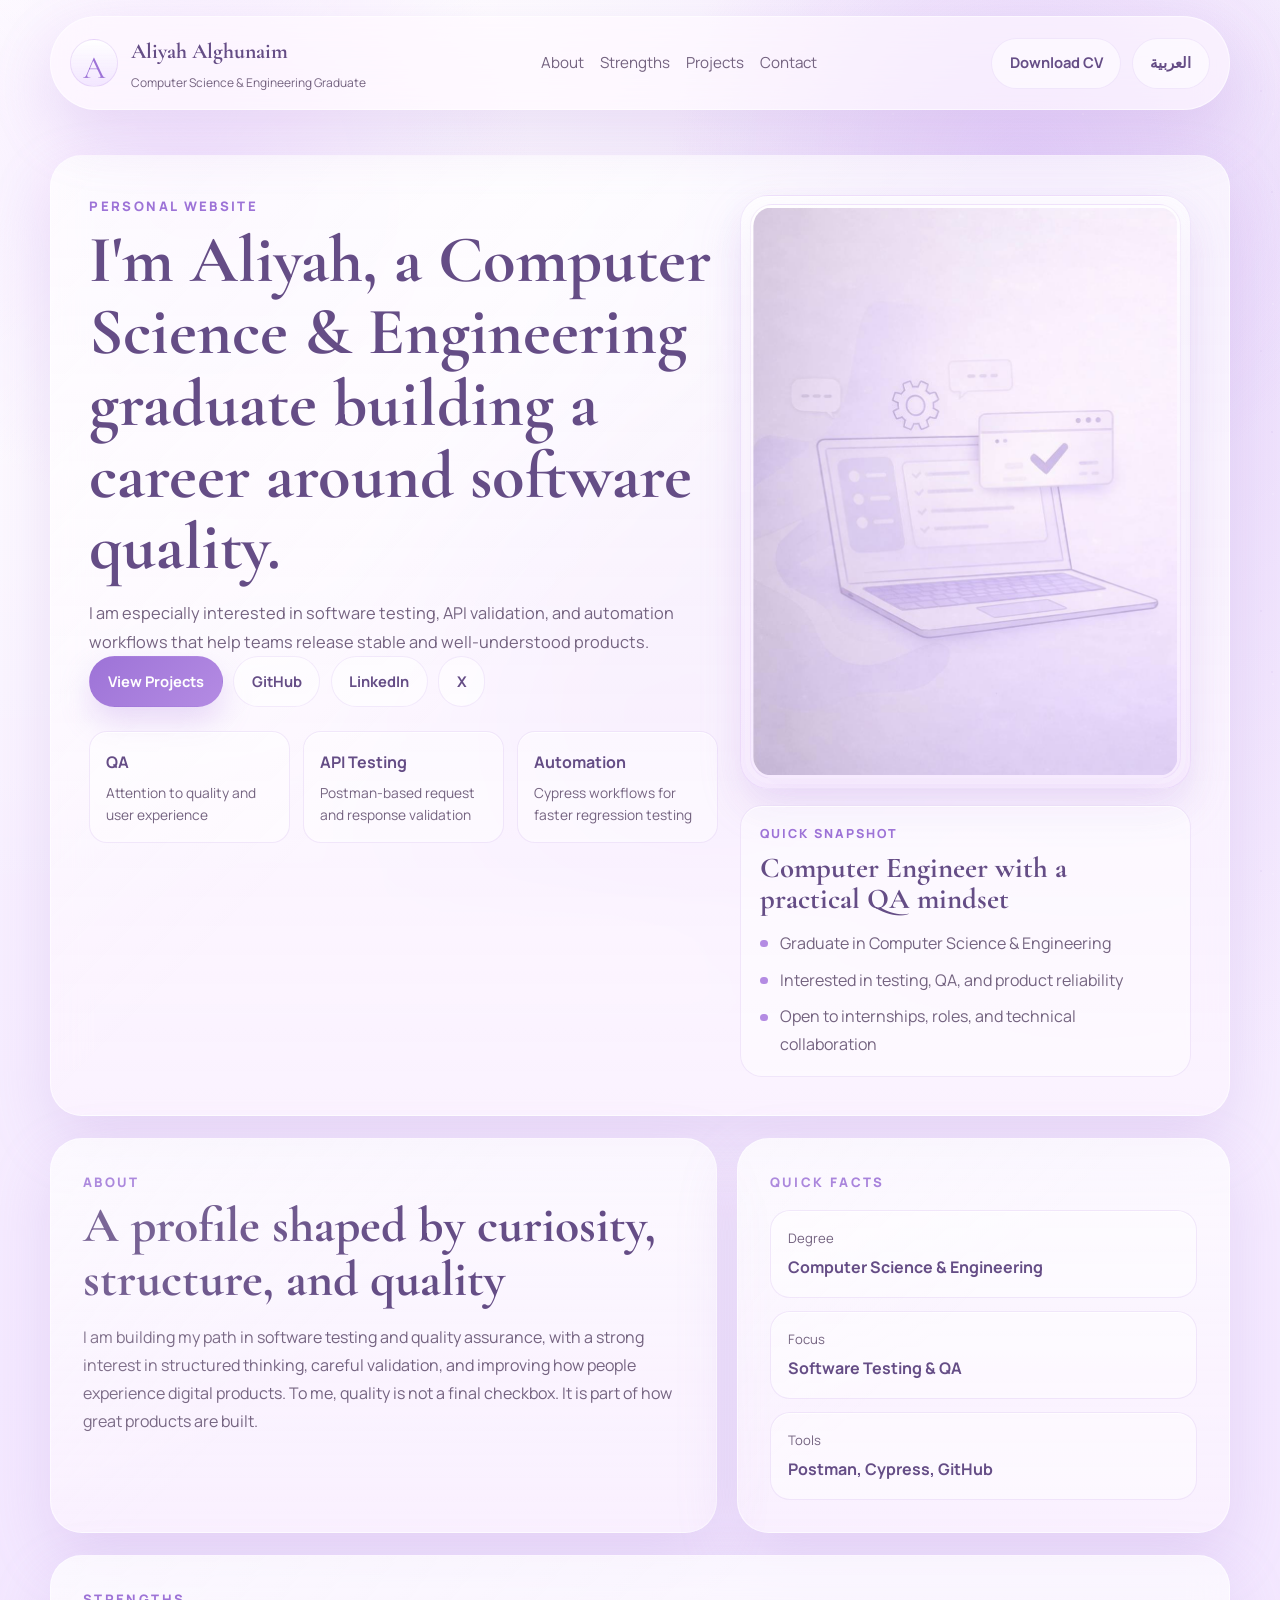
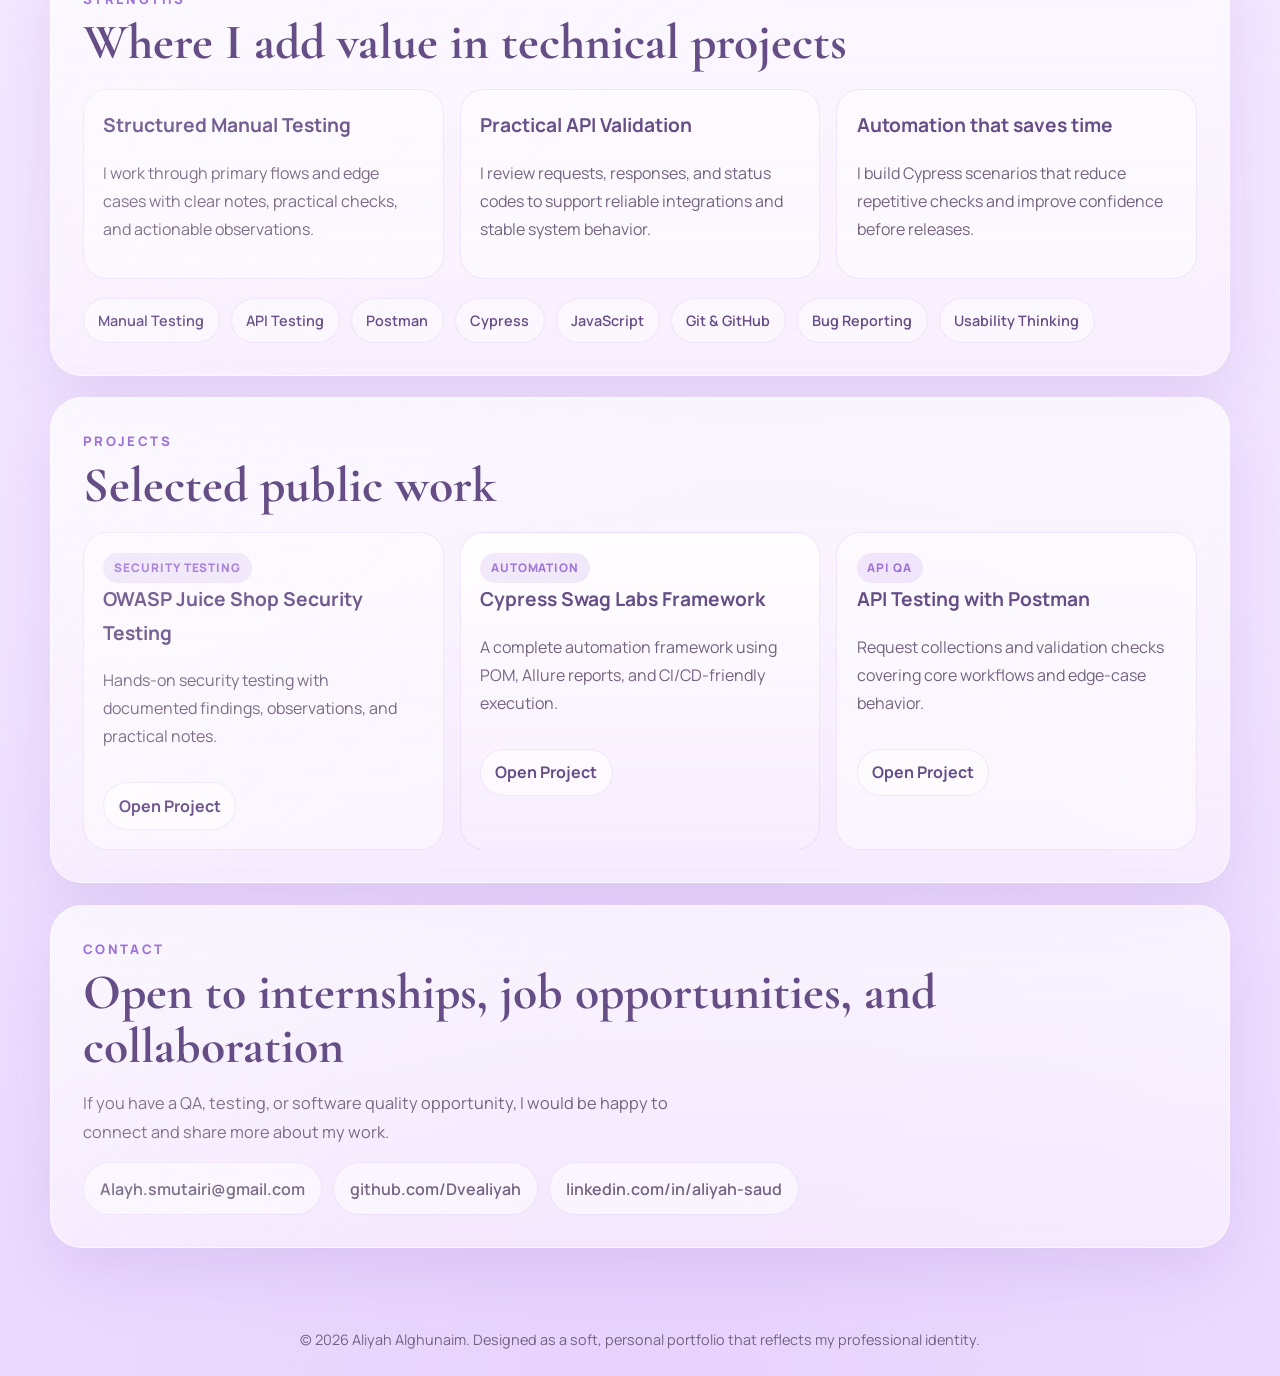
==== en.html @ 01784c76 "Add files via upload" ====
<!DOCTYPE html>
<html lang="en" dir="ltr">
<head>
  <meta charset="UTF-8">
  <meta name="viewport" content="width=device-width, initial-scale=1.0">
  <title>Aliyah Alghunaim | Personal Website</title>
  <meta
    name="description"
    content="Aliyah Alghunaim personal website, highlighting her profile, technical strengths, and software testing projects."
  >
  <link rel="preconnect" href="https://fonts.googleapis.com">
  <link rel="preconnect" href="https://fonts.gstatic.com" crossorigin>
  <link
    href="https://fonts.googleapis.com/css2?family=Cairo:wght@400;600;700;800&family=Cormorant+Garamond:wght@500;600;700&family=Manrope:wght@400;500;600;700&display=swap"
    rel="stylesheet"
  >
  <link rel="stylesheet" href="style.css">
</head>
<body>
  <div class="page-glow" aria-hidden="true"></div>
  <div class="page-noise" aria-hidden="true"></div>

  <header class="topbar">
    <a class="brand" href="#home" aria-label="Home">
      <span class="brand-mark">A</span>
      <span class="brand-copy">
        <strong>Aliyah Alghunaim</strong>
        <small>Computer Science & Engineering Graduate</small>
      </span>
    </a>

    <nav class="nav-links" aria-label="Primary navigation">
      <a href="#about">About</a>
      <a href="#strengths">Strengths</a>
      <a href="#projects">Projects</a>
      <a href="#contact">Contact</a>
    </nav>

    <div class="top-actions">
      <a class="btn btn-soft" href="Aliyah AlGhunaim.CV" download>Download CV</a>
      <a class="btn btn-soft" href="index.html">العربية</a>
    </div>
  </header>

  <main id="home">
    <section class="hero panel reveal">
      <div class="hero-copy">
        <p class="eyebrow">Personal Website</p>
        <h1>I'm Aliyah, a Computer Science & Engineering graduate building a career around software quality.</h1>
        <p class="lead">
          I am especially interested in software testing, API validation, and automation workflows that
          help teams release stable and well-understood products.
        </p>

        <div class="hero-actions">
          <a class="btn btn-primary" href="#projects">View Projects</a>
          <a class="btn btn-soft" href="https://github.com/Dvealiyah" target="_blank" rel="noopener noreferrer">GitHub</a>
          <a class="btn btn-soft" href="https://www.linkedin.com/in/aliyah-saud" target="_blank" rel="noopener noreferrer">LinkedIn</a>
          <a class="btn btn-soft" href="https://x.com/Dvealiyah" target="_blank" rel="noopener noreferrer">X</a>
        </div>

        <div class="hero-metrics">
          <article>
            <strong>QA</strong>
            <span>Attention to quality and user experience</span>
          </article>
          <article>
            <strong>API Testing</strong>
            <span>Postman-based request and response validation</span>
          </article>
          <article>
            <strong>Automation</strong>
            <span>Cypress workflows for faster regression testing</span>
          </article>
        </div>
      </div>

      <div class="hero-visual">
        <figure class="portrait-card">
          <img src="qa-illustration-v2.jpg" alt="Software testing illustration on a laptop">
        </figure>

        <aside class="status-card">
          <p>Quick Snapshot</p>
          <h2>Computer Engineer with a practical QA mindset</h2>
          <ul>
            <li>Graduate in Computer Science & Engineering</li>
            <li>Interested in testing, QA, and product reliability</li>
            <li>Open to internships, roles, and technical collaboration</li>
          </ul>
        </aside>
      </div>
    </section>

    <section id="about" class="section-grid reveal">
      <article class="panel intro-card">
        <p class="eyebrow">About</p>
        <h2>A profile shaped by curiosity, structure, and quality</h2>
        <p>
          I am building my path in software testing and quality assurance, with a strong interest in
          structured thinking, careful validation, and improving how people experience digital products.
          To me, quality is not a final checkbox. It is part of how great products are built.
        </p>
      </article>

      <article class="panel facts-card">
        <p class="eyebrow">Quick Facts</p>
        <div class="facts-list">
          <div>
            <span>Degree</span>
            <strong>Computer Science & Engineering</strong>
          </div>
          <div>
            <span>Focus</span>
            <strong>Software Testing & QA</strong>
          </div>
          <div>
            <span>Tools</span>
            <strong>Postman, Cypress, GitHub</strong>
          </div>
        </div>
      </article>
    </section>

    <section id="strengths" class="panel reveal">
      <div class="section-heading">
        <p class="eyebrow">Strengths</p>
        <h2>Where I add value in technical projects</h2>
      </div>

      <div class="cards three-up">
        <article class="soft-card">
          <h3>Structured Manual Testing</h3>
          <p>I work through primary flows and edge cases with clear notes, practical checks, and actionable observations.</p>
        </article>

        <article class="soft-card">
          <h3>Practical API Validation</h3>
          <p>I review requests, responses, and status codes to support reliable integrations and stable system behavior.</p>
        </article>

        <article class="soft-card">
          <h3>Automation that saves time</h3>
          <p>I build Cypress scenarios that reduce repetitive checks and improve confidence before releases.</p>
        </article>
      </div>

      <div class="skill-band">
        <span>Manual Testing</span>
        <span>API Testing</span>
        <span>Postman</span>
        <span>Cypress</span>
        <span>JavaScript</span>
        <span>Git & GitHub</span>
        <span>Bug Reporting</span>
        <span>Usability Thinking</span>
      </div>
    </section>

    <section id="projects" class="panel reveal">
      <div class="section-heading">
        <p class="eyebrow">Projects</p>
        <h2>Selected public work</h2>
      </div>

      <div class="cards project-layout">
        <article class="project-card">
          <span class="pill">Security Testing</span>
          <h3>OWASP Juice Shop Security Testing</h3>
          <p>Hands-on security testing with documented findings, observations, and practical notes.</p>
          <a href="https://github.com/Dvealiyah/owasp-juice-shop-security-testing" target="_blank" rel="noopener noreferrer">Open Project</a>
        </article>

        <article class="project-card featured">
          <span class="pill">Automation</span>
          <h3>Cypress Swag Labs Framework</h3>
          <p>A complete automation framework using POM, Allure reports, and CI/CD-friendly execution.</p>
          <a href="https://github.com/Dvealiyah/Cypress-Automation-Project-Swag-Labs-POM-Allure-Reports-CI-CD" target="_blank" rel="noopener noreferrer">Open Project</a>
        </article>

        <article class="project-card">
          <span class="pill">API QA</span>
          <h3>API Testing with Postman</h3>
          <p>Request collections and validation checks covering core workflows and edge-case behavior.</p>
          <a href="https://github.com/Dvealiyah/API-Testing-Postman-" target="_blank" rel="noopener noreferrer">Open Project</a>
        </article>
      </div>
    </section>

    <section id="contact" class="contact-block reveal">
      <article class="panel contact-panel">
        <div class="section-heading">
          <p class="eyebrow">Contact</p>
          <h2>Open to internships, job opportunities, and collaboration</h2>
        </div>

        <p class="lead">
          If you have a QA, testing, or software quality opportunity, I would be happy to connect and
          share more about my work.
        </p>

        <div class="contact-links">
          <a href="mailto:Alayh.smutairi@gmail.com">Alayh.smutairi@gmail.com</a>
          <a href="https://github.com/Dvealiyah" target="_blank" rel="noopener noreferrer">github.com/Dvealiyah</a>
          <a href="https://www.linkedin.com/in/aliyah-saud" target="_blank" rel="noopener noreferrer">linkedin.com/in/aliyah-saud</a>
        </div>
      </article>
    </section>
  </main>

  <footer class="footer">
    <p>© 2026 Aliyah Alghunaim. Designed as a soft, personal portfolio that reflects my professional identity.</p>
  </footer>
</body>
</html>
---- style.css ----
:root {
  --bg: #f8f1ff;
  --bg-deep: #eadbff;
  --surface: rgba(255, 255, 255, 0.58);
  --surface-strong: rgba(255, 255, 255, 0.74);
  --line: rgba(154, 118, 191, 0.2);
  --line-strong: rgba(154, 118, 191, 0.34);
  --text: #5d4d69;
  --text-soft: #746380;
  --heading: #654d86;
  --accent: #b48be3;
  --accent-strong: #9d73d7;
  --accent-fade: rgba(180, 139, 227, 0.18);
  --shadow: 0 24px 60px rgba(173, 133, 215, 0.22);
  --radius-xl: 32px;
  --radius-lg: 24px;
  --radius-md: 18px;
  --max-width: 1180px;
}

* {
  box-sizing: border-box;
}

html {
  scroll-behavior: smooth;
}

body {
  margin: 0;
  min-height: 100vh;
  font-family: "Manrope", sans-serif;
  color: var(--text);
  background:
    radial-gradient(circle at top left, rgba(255, 255, 255, 0.92), transparent 28%),
    radial-gradient(circle at 85% 12%, rgba(202, 167, 245, 0.34), transparent 26%),
    radial-gradient(circle at 50% 100%, rgba(219, 190, 250, 0.4), transparent 32%),
    linear-gradient(180deg, #fefbff 0%, #f4e9ff 46%, #eedfff 100%);
  line-height: 1.75;
  overflow-x: hidden;
}

body,
button,
input,
textarea {
  -webkit-font-smoothing: antialiased;
}

img {
  max-width: 100%;
}

a {
  color: inherit;
}

.page-glow,
.page-noise {
  position: fixed;
  inset: 0;
  pointer-events: none;
  z-index: -2;
}

.page-glow {
  background:
    radial-gradient(circle at 15% 20%, rgba(244, 229, 255, 0.95), transparent 26%),
    radial-gradient(circle at 80% 18%, rgba(214, 182, 247, 0.42), transparent 28%),
    radial-gradient(circle at 50% 80%, rgba(232, 211, 252, 0.46), transparent 35%);
}

.page-noise {
  z-index: -1;
  opacity: 0.22;
  background-image:
    radial-gradient(circle at 20% 30%, rgba(255, 255, 255, 0.8) 0 1px, transparent 1.2px),
    radial-gradient(circle at 70% 60%, rgba(255, 255, 255, 0.75) 0 1px, transparent 1.2px),
    radial-gradient(circle at 30% 80%, rgba(201, 176, 235, 0.7) 0 1px, transparent 1.3px),
    radial-gradient(circle at 85% 35%, rgba(201, 176, 235, 0.7) 0 1px, transparent 1.3px);
  background-size: 210px 210px, 190px 190px, 240px 240px, 260px 260px;
}

.topbar,
main,
.footer {
  width: min(var(--max-width), calc(100% - 2rem));
  margin-inline: auto;
}

.topbar {
  margin-top: 1rem;
  padding: 1rem 1.2rem;
  border: 1px solid rgba(255, 255, 255, 0.55);
  border-radius: 999px;
  background: rgba(255, 248, 255, 0.62);
  backdrop-filter: blur(18px);
  box-shadow: var(--shadow);
  display: flex;
  align-items: center;
  justify-content: space-between;
  gap: 1rem;
  position: sticky;
  top: 0.85rem;
  z-index: 20;
}

.brand {
  display: inline-flex;
  align-items: center;
  gap: 0.8rem;
  text-decoration: none;
  min-width: 0;
}

.brand-mark {
  width: 3rem;
  height: 3rem;
  border-radius: 50%;
  display: grid;
  place-items: center;
  flex-shrink: 0;
  font-family: "Cormorant Garamond", serif;
  font-size: 2rem;
  color: var(--accent-strong);
  background: linear-gradient(180deg, rgba(255, 255, 255, 0.95), rgba(240, 226, 255, 0.84));
  border: 1px solid rgba(180, 139, 227, 0.22);
  box-shadow: inset 0 1px 0 rgba(255, 255, 255, 0.8);
}


.brand-copy {
  display: grid;
  gap: 0.1rem;
}

.brand-copy strong,
.brand-copy small {
  white-space: nowrap;
}

.brand-copy strong {
  font-family: "Cormorant Garamond", serif;
  font-size: 1.35rem;
  font-weight: 700;
  color: var(--heading);
}

.brand-copy small {
  font-size: 0.75rem;
  color: var(--text-soft);
}

.nav-links,
.top-actions,
.hero-actions,
.contact-links,
.skill-band {
  display: flex;
  flex-wrap: wrap;
}

.nav-links {
  gap: 1rem;
}

.nav-links a {
  text-decoration: none;
  font-size: 0.95rem;
  color: var(--text-soft);
  transition: color 0.2s ease, transform 0.2s ease;
}

.nav-links a:hover,
.nav-links a:focus-visible {
  color: var(--heading);
  transform: translateY(-1px);
}

.top-actions,
.hero-actions {
  gap: 0.65rem;
}

.btn {
  display: inline-flex;
  align-items: center;
  justify-content: center;
  padding: 0.72rem 1.1rem;
  border-radius: 999px;
  text-decoration: none;
  font-size: 0.92rem;
  font-weight: 700;
  border: 1px solid transparent;
  transition: transform 0.2s ease, box-shadow 0.2s ease, border-color 0.2s ease, background-color 0.2s ease;
}

.btn:hover,
.btn:focus-visible {
  transform: translateY(-2px);
}

.btn-primary {
  color: #fff;
  background: linear-gradient(135deg, var(--accent-strong), var(--accent));
  box-shadow: 0 14px 30px rgba(180, 139, 227, 0.3);
}

.btn-soft {
  color: var(--heading);
  background: rgba(255, 255, 255, 0.56);
  border-color: rgba(180, 139, 227, 0.16);
}

main {
  padding: 2.8rem 0 4rem;
}

.panel {
  position: relative;
  overflow: hidden;
  border: 1px solid rgba(255, 255, 255, 0.58);
  border-radius: var(--radius-xl);
  background: linear-gradient(180deg, rgba(255, 255, 255, 0.68), rgba(255, 247, 255, 0.55));
  box-shadow: var(--shadow);
  backdrop-filter: blur(18px);
}

.panel::after {
  content: "";
  position: absolute;
  inset: 0;
  background: linear-gradient(135deg, rgba(255, 255, 255, 0.2), transparent 45%);
  pointer-events: none;
}

.hero {
  display: grid;
  grid-template-columns: minmax(0, 1.2fr) minmax(290px, 0.86fr);
  gap: 1.4rem;
  padding: clamp(1.5rem, 3vw, 2.4rem);
}

.hero-copy,
.hero-visual,
.section-heading,
.facts-list,
.status-card ul {
  position: relative;
  z-index: 1;
}

.hero-copy h1,
.section-heading h2,
.intro-card h2,
.status-card h2 {
  margin: 0;
  font-family: "Cormorant Garamond", serif;
  color: var(--heading);
  line-height: 1.08;
}

.hero-copy h1 {
  margin-top: 0.4rem;
  font-size: clamp(2.35rem, 5.2vw, 4.7rem);
}

.eyebrow {
  margin: 0;
  color: var(--accent-strong);
  font-size: 0.82rem;
  letter-spacing: 0.18em;
  text-transform: uppercase;
  font-weight: 800;
}

.lead {
  margin: 1rem 0 0;
  max-width: 60ch;
  color: var(--text-soft);
  font-size: 1.02rem;
}

.hero-metrics {
  display: grid;
  grid-template-columns: repeat(3, minmax(0, 1fr));
  gap: 0.85rem;
  margin-top: 1.5rem;
}

.hero-metrics article,
.soft-card,
.project-card,
.status-card,
.facts-list > div {
  border: 1px solid rgba(180, 139, 227, 0.18);
  background: rgba(255, 255, 255, 0.46);
  box-shadow: inset 0 1px 0 rgba(255, 255, 255, 0.72);
}

.hero-metrics article {
  padding: 1rem;
  border-radius: var(--radius-md);
}

.hero-metrics strong {
  display: block;
  color: var(--heading);
  font-size: 1rem;
}

.hero-metrics span {
  display: block;
  margin-top: 0.35rem;
  color: var(--text-soft);
  font-size: 0.86rem;
  line-height: 1.6;
}

.hero-visual {
  display: grid;
  gap: 1rem;
  align-content: start;
}

.portrait-card {
  margin: 0;
  padding: 0.55rem;
  border-radius: 28px;
  background: linear-gradient(180deg, rgba(255, 255, 255, 0.64), rgba(248, 236, 255, 0.65));
  border: 1px solid rgba(180, 139, 227, 0.16);
  box-shadow:
    inset 0 1px 0 rgba(255, 255, 255, 0.8),
    0 18px 42px rgba(184, 148, 224, 0.18);
}

.portrait-card img {
  display: block;
  width: 100%;
  aspect-ratio: 3 / 4;
  object-fit: cover;
  object-position: center 18%;
  border-radius: 22px;
  background: linear-gradient(180deg, rgba(255, 255, 255, 0.55), rgba(245, 233, 255, 0.72));
  padding: 0.15rem;
  border: 1px solid rgba(188, 150, 227, 0.14);
  box-shadow:
    0 0 0 5px rgba(255, 255, 255, 0.16),
    0 18px 36px rgba(191, 157, 228, 0.16);
}

.status-card {
  padding: 1.1rem 1.2rem;
  border-radius: 22px;
}

.status-card p {
  margin: 0;
  color: var(--accent-strong);
  font-size: 0.78rem;
  font-weight: 800;
  letter-spacing: 0.16em;
  text-transform: uppercase;
}

.status-card h2 {
  margin-top: 0.45rem;
  font-size: 1.8rem;
}

.status-card ul {
  margin: 0.9rem 0 0;
  padding: 0;
  list-style: none;
  display: grid;
  gap: 0.55rem;
}

.status-card li {
  position: relative;
  padding-inline-start: 1.2rem;
  color: var(--text-soft);
}

.status-card li::before {
  content: "";
  position: absolute;
  inset-inline-start: 0;
  top: 0.7rem;
  width: 0.45rem;
  height: 0.45rem;
  border-radius: 50%;
  background: var(--accent);
}

.section-grid {
  display: grid;
  grid-template-columns: 1.15fr 0.85fr;
  gap: 1.2rem;
  margin-top: 1.35rem;
}

.intro-card,
.facts-card,
#strengths,
#projects,
.contact-panel {
  padding: clamp(1.4rem, 2.8vw, 2rem);
}

.intro-card p:last-child,
.soft-card p,
.project-card p,
.facts-list span,
.contact-links a {
  color: var(--text-soft);
}

.intro-card h2,
.section-heading h2 {
  margin-top: 0.35rem;
  font-size: clamp(2rem, 4vw, 3.1rem);
}

.facts-list {
  display: grid;
  gap: 0.8rem;
  margin-top: 1rem;
}

.facts-list > div {
  padding: 1rem 1.1rem;
  border-radius: 20px;
}

.facts-list span,
.facts-list strong {
  display: block;
}

.facts-list span {
  font-size: 0.82rem;
}

.facts-list strong {
  margin-top: 0.2rem;
  color: var(--heading);
  font-size: 1rem;
}

#strengths,
#projects,
.contact-block {
  margin-top: 1.35rem;
}

.cards {
  margin-top: 1.2rem;
  display: grid;
  gap: 1rem;
}

.three-up,
.project-layout {
  grid-template-columns: repeat(3, minmax(0, 1fr));
}

.soft-card,
.project-card {
  position: relative;
  padding: 1.2rem;
  border-radius: 24px;
}

.soft-card h3,
.project-card h3 {
  margin: 0 0 0.45rem;
  color: var(--heading);
  font-size: 1.2rem;
}

.skill-band {
  gap: 0.7rem;
  margin-top: 1.2rem;
}

.skill-band span {
  padding: 0.55rem 0.9rem;
  border-radius: 999px;
  border: 1px solid rgba(180, 139, 227, 0.18);
  background: rgba(255, 255, 255, 0.46);
  color: var(--heading);
  font-size: 0.9rem;
  font-weight: 600;
}

.pill {
  display: inline-flex;
  width: fit-content;
  padding: 0.28rem 0.68rem;
  border-radius: 999px;
  background: var(--accent-fade);
  color: var(--accent-strong);
  font-size: 0.74rem;
  font-weight: 800;
  letter-spacing: 0.08em;
  text-transform: uppercase;
}

.project-card a,
.contact-links a {
  text-decoration: none;
}

.project-card a {
  display: inline-flex;
  width: fit-content;
  margin-top: 1rem;
  padding: 0.55rem 0.9rem;
  border-radius: 999px;
  background: rgba(255, 255, 255, 0.58);
  border: 1px solid rgba(180, 139, 227, 0.18);
  color: var(--heading);
  font-weight: 700;
}

.project-card.featured {
  background:
    linear-gradient(180deg, rgba(255, 255, 255, 0.78), rgba(246, 233, 255, 0.68)),
    rgba(255, 255, 255, 0.5);
}

.contact-links {
  gap: 0.7rem;
  margin-top: 1rem;
}

.contact-links a {
  padding: 0.72rem 1rem;
  border-radius: 999px;
  border: 1px solid rgba(180, 139, 227, 0.18);
  background: rgba(255, 255, 255, 0.52);
  font-weight: 600;
}

.footer {
  margin-bottom: 1.5rem;
  text-align: center;
  color: var(--text-soft);
  font-size: 0.9rem;
}


.reveal {
  animation: rise 0.8s ease both;
}

@keyframes rise {
  from {
    opacity: 0;
    transform: translateY(18px);
  }
  to {
    opacity: 1;
    transform: translateY(0);
  }
}

html[dir="rtl"] body {
  font-family: "Cairo", "Manrope", sans-serif;
}

html[dir="rtl"] .brand-copy strong,
html[dir="rtl"] .hero-copy h1,
html[dir="rtl"] .section-heading h2,
html[dir="rtl"] .intro-card h2,
html[dir="rtl"] .status-card h2 {
  font-family: "Cairo", sans-serif;
  line-height: 1.35;
}

html[dir="rtl"] .eyebrow {
  letter-spacing: 0.08em;
}

@media (max-width: 1080px) {
  .topbar {
    border-radius: 28px;
    padding-inline: 1rem;
    flex-wrap: wrap;
    position: static;
  }

  .nav-links,
  .top-actions {
    width: 100%;
    justify-content: center;
  }

  .hero,
  .section-grid {
    grid-template-columns: 1fr;
  }

  .three-up,
  .project-layout,
  .hero-metrics {
    grid-template-columns: 1fr 1fr;
  }
}

@media (max-width: 720px) {
  .topbar,
  main,
  .footer {
    width: min(var(--max-width), calc(100% - 1rem));
  }

  .brand {
    width: 100%;
    justify-content: center;
  }

  .brand-copy strong,
  .brand-copy small {
    white-space: normal;
    text-align: center;
  }

  .hero {
    padding: 1.2rem;
  }

  .hero-copy h1 {
    font-size: clamp(2rem, 10vw, 3rem);
  }

  .three-up,
  .project-layout,
  .hero-metrics {
    grid-template-columns: 1fr;
  }

  .btn,
  .project-card a,
  .contact-links a {
    width: 100%;
  }
}
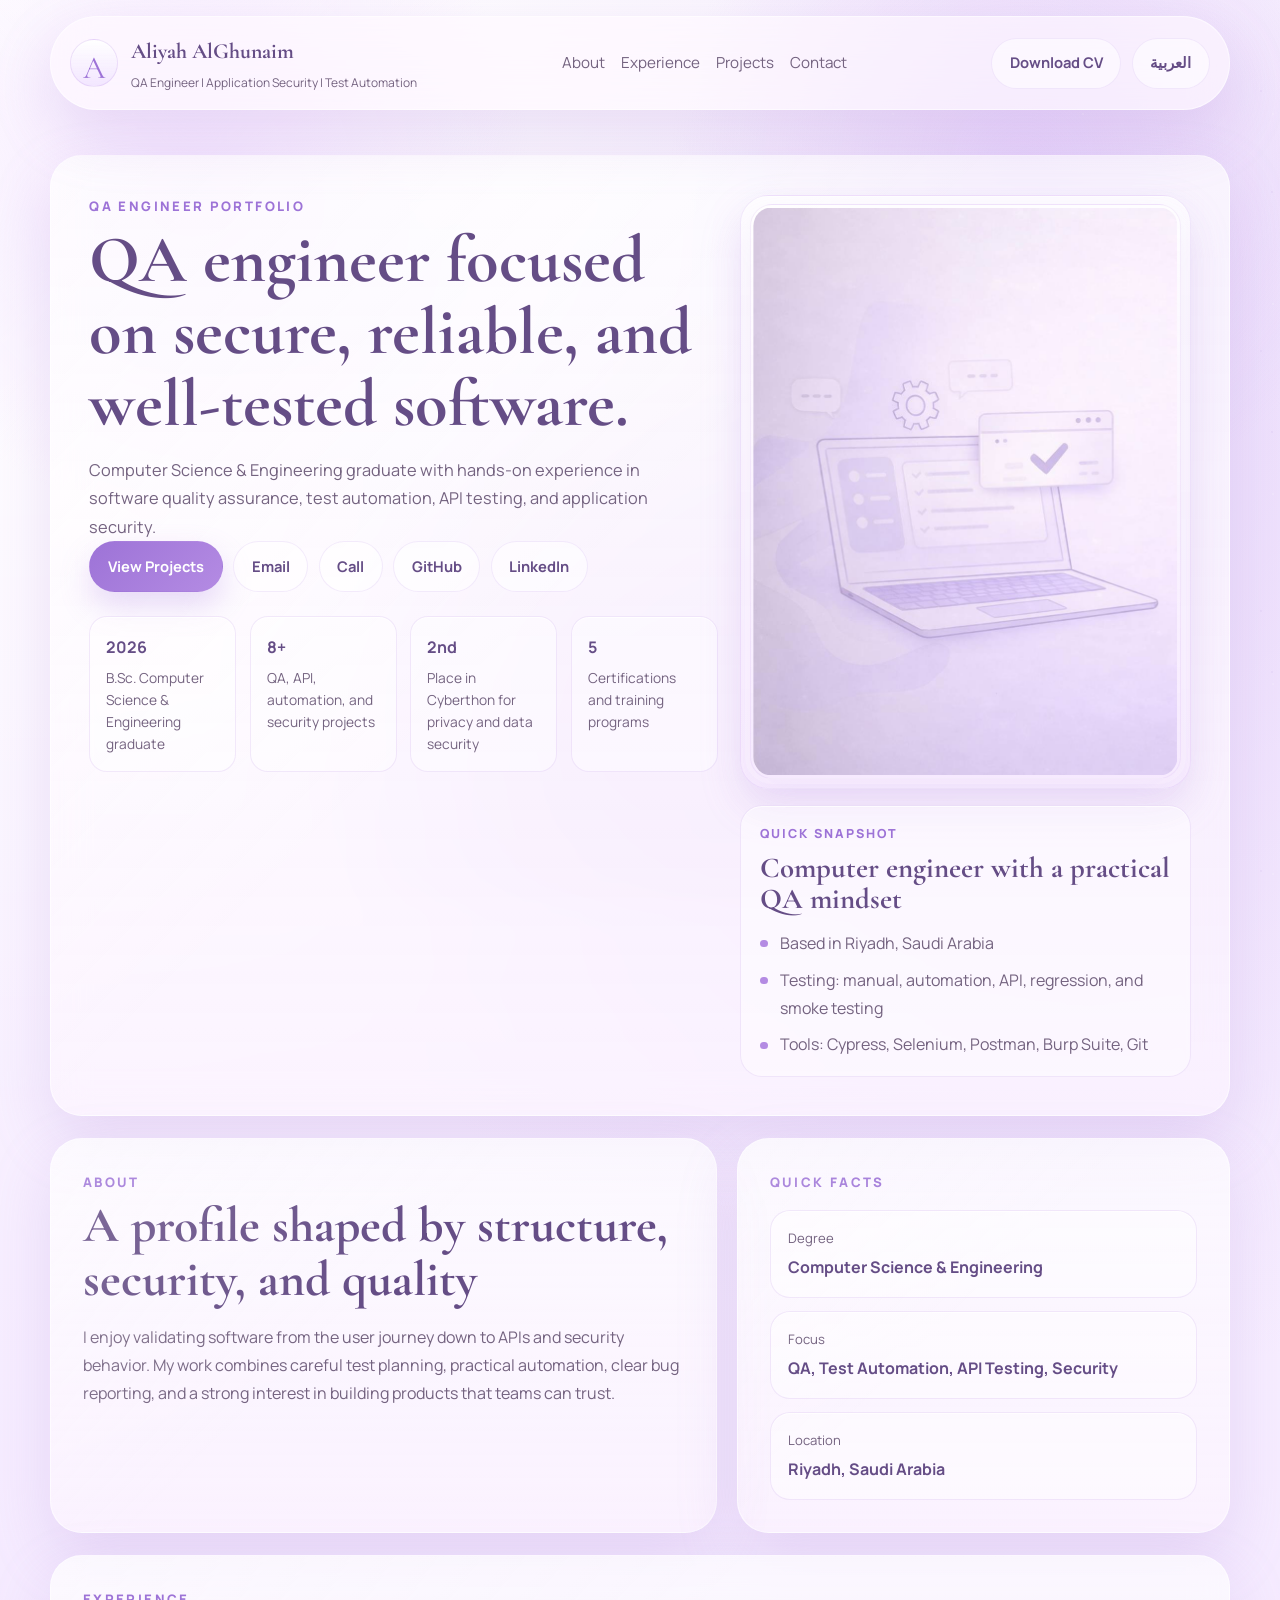
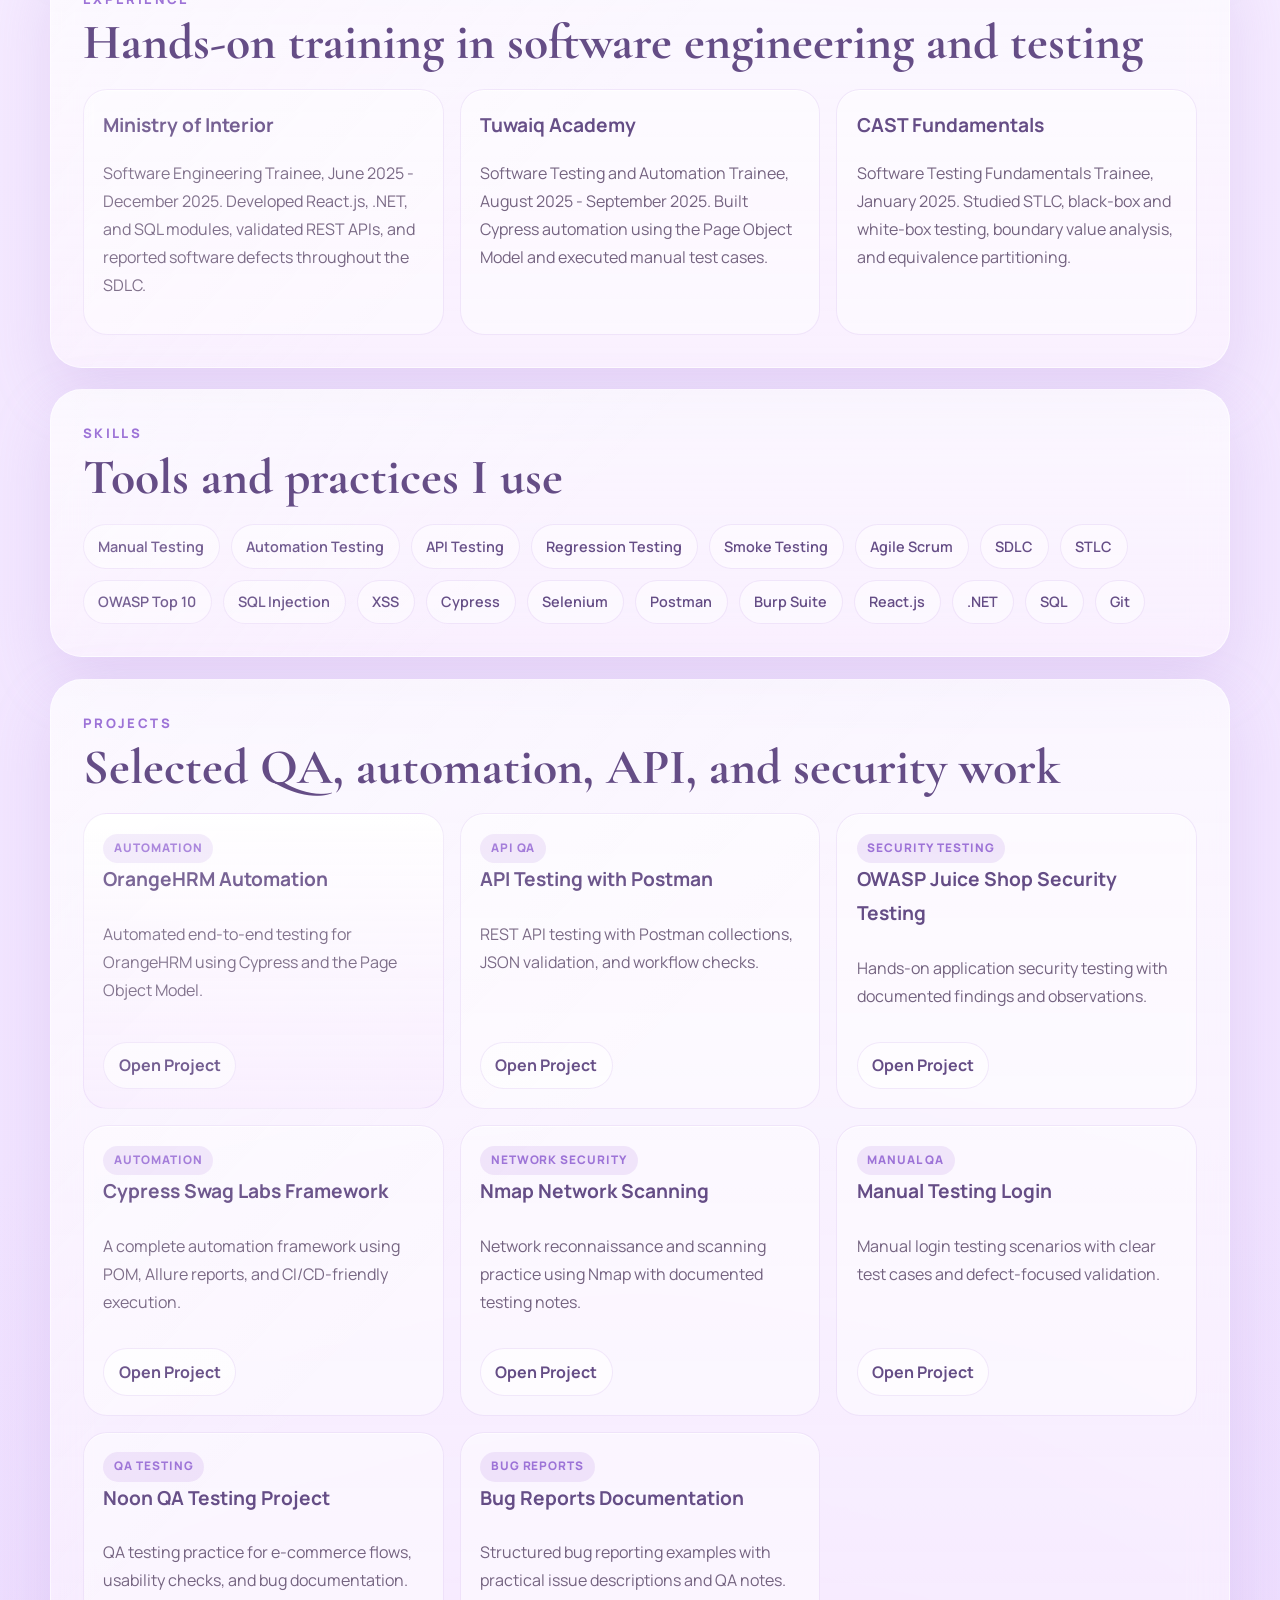
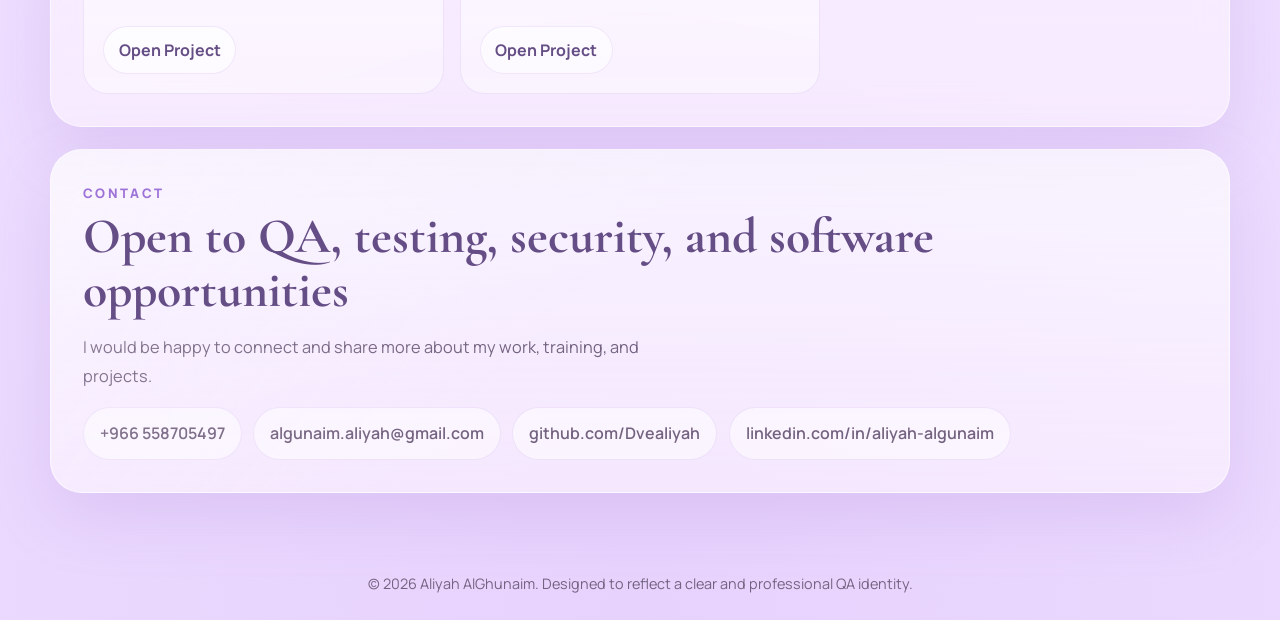
==== commit cbf417ce: "Update QA portfolio website" ====
--- a/en.html
+++ b/en.html
@@ -1,19 +1,13 @@
-<!DOCTYPE html>
+﻿<!DOCTYPE html>
 <html lang="en" dir="ltr">
 <head>
   <meta charset="UTF-8">
   <meta name="viewport" content="width=device-width, initial-scale=1.0">
-  <title>Aliyah Alghunaim | Personal Website</title>
-  <meta
-    name="description"
-    content="Aliyah Alghunaim personal website, highlighting her profile, technical strengths, and software testing projects."
-  >
+  <title>Aliyah AlGhunaim | QA Engineer Portfolio</title>
+  <meta name="description" content="Aliyah AlGhunaim portfolio for QA engineering, application security, test automation, API testing, and software quality projects.">
   <link rel="preconnect" href="https://fonts.googleapis.com">
   <link rel="preconnect" href="https://fonts.gstatic.com" crossorigin>
-  <link
-    href="https://fonts.googleapis.com/css2?family=Cairo:wght@400;600;700;800&family=Cormorant+Garamond:wght@500;600;700&family=Manrope:wght@400;500;600;700&display=swap"
-    rel="stylesheet"
-  >
+  <link href="https://fonts.googleapis.com/css2?family=Cairo:wght@400;600;700;800&family=Cormorant+Garamond:wght@500;600;700&family=Manrope:wght@400;500;600;700&display=swap" rel="stylesheet">
   <link rel="stylesheet" href="style.css">
 </head>
 <body>
@@ -24,69 +18,73 @@
     <a class="brand" href="#home" aria-label="Home">
       <span class="brand-mark">A</span>
       <span class="brand-copy">
-        <strong>Aliyah Alghunaim</strong>
-        <small>Computer Science & Engineering Graduate</small>
+        <strong>Aliyah AlGhunaim</strong>
+        <small>QA Engineer | Application Security | Test Automation</small>
       </span>
     </a>
 
     <nav class="nav-links" aria-label="Primary navigation">
       <a href="#about">About</a>
-      <a href="#strengths">Strengths</a>
+      <a href="#experience">Experience</a>
       <a href="#projects">Projects</a>
       <a href="#contact">Contact</a>
     </nav>
 
     <div class="top-actions">
-      <a class="btn btn-soft" href="Aliyah AlGhunaim.CV" download>Download CV</a>
-      <a class="btn btn-soft" href="index.html">العربية</a>
+      <a class="btn btn-soft" href="Aliyah-AlGhunaim-CV.pdf" download>Download CV</a>
+      <a class="btn btn-soft" href="ar.html">العربية</a>
     </div>
   </header>
 
   <main id="home">
     <section class="hero panel reveal">
       <div class="hero-copy">
-        <p class="eyebrow">Personal Website</p>
-        <h1>I'm Aliyah, a Computer Science & Engineering graduate building a career around software quality.</h1>
+        <p class="eyebrow">QA Engineer Portfolio</p>
+        <h1>QA engineer focused on secure, reliable, and well-tested software.</h1>
         <p class="lead">
-          I am especially interested in software testing, API validation, and automation workflows that
-          help teams release stable and well-understood products.
+          Computer Science & Engineering graduate with hands-on experience in software quality assurance, test automation, API testing, and application security.
         </p>
 
         <div class="hero-actions">
           <a class="btn btn-primary" href="#projects">View Projects</a>
+          <a class="btn btn-soft" href="mailto:algunaim.aliyah@gmail.com">Email</a>
+          <a class="btn btn-soft" href="tel:+966558705497">Call</a>
           <a class="btn btn-soft" href="https://github.com/Dvealiyah" target="_blank" rel="noopener noreferrer">GitHub</a>
-          <a class="btn btn-soft" href="https://www.linkedin.com/in/aliyah-saud" target="_blank" rel="noopener noreferrer">LinkedIn</a>
-          <a class="btn btn-soft" href="https://x.com/Dvealiyah" target="_blank" rel="noopener noreferrer">X</a>
+          <a class="btn btn-soft" href="https://www.linkedin.com/in/aliyah-algunaim" target="_blank" rel="noopener noreferrer">LinkedIn</a>
         </div>
 
-        <div class="hero-metrics">
+        <div class="hero-metrics stats-grid">
           <article>
-            <strong>QA</strong>
-            <span>Attention to quality and user experience</span>
+            <strong>2026</strong>
+            <span>B.Sc. Computer Science & Engineering graduate</span>
           </article>
           <article>
-            <strong>API Testing</strong>
-            <span>Postman-based request and response validation</span>
+            <strong>8+</strong>
+            <span>QA, API, automation, and security projects</span>
           </article>
           <article>
-            <strong>Automation</strong>
-            <span>Cypress workflows for faster regression testing</span>
+            <strong>2nd</strong>
+            <span>Place in Cyberthon for privacy and data security</span>
+          </article>
+          <article>
+            <strong>5</strong>
+            <span>Certifications and training programs</span>
           </article>
         </div>
       </div>
 
       <div class="hero-visual">
         <figure class="portrait-card">
-          <img src="qa-illustration-v2.jpg" alt="Software testing illustration on a laptop">
+          <img src="qa-illustration-v2.jpg" alt="Software quality testing illustration on a laptop">
         </figure>
 
         <aside class="status-card">
           <p>Quick Snapshot</p>
-          <h2>Computer Engineer with a practical QA mindset</h2>
+          <h2>Computer engineer with a practical QA mindset</h2>
           <ul>
-            <li>Graduate in Computer Science & Engineering</li>
-            <li>Interested in testing, QA, and product reliability</li>
-            <li>Open to internships, roles, and technical collaboration</li>
+            <li>Based in Riyadh, Saudi Arabia</li>
+            <li>Testing: manual, automation, API, regression, and smoke testing</li>
+            <li>Tools: Cypress, Selenium, Postman, Burp Suite, Git</li>
           </ul>
         </aside>
       </div>
@@ -95,121 +93,92 @@
     <section id="about" class="section-grid reveal">
       <article class="panel intro-card">
         <p class="eyebrow">About</p>
-        <h2>A profile shaped by curiosity, structure, and quality</h2>
+        <h2>A profile shaped by structure, security, and quality</h2>
         <p>
-          I am building my path in software testing and quality assurance, with a strong interest in
-          structured thinking, careful validation, and improving how people experience digital products.
-          To me, quality is not a final checkbox. It is part of how great products are built.
+          I enjoy validating software from the user journey down to APIs and security behavior. My work combines careful test planning, practical automation, clear bug reporting, and a strong interest in building products that teams can trust.
         </p>
       </article>
 
       <article class="panel facts-card">
         <p class="eyebrow">Quick Facts</p>
         <div class="facts-list">
-          <div>
-            <span>Degree</span>
-            <strong>Computer Science & Engineering</strong>
-          </div>
-          <div>
-            <span>Focus</span>
-            <strong>Software Testing & QA</strong>
-          </div>
-          <div>
-            <span>Tools</span>
-            <strong>Postman, Cypress, GitHub</strong>
-          </div>
+          <div><span>Degree</span><strong>Computer Science & Engineering</strong></div>
+          <div><span>Focus</span><strong>QA, Test Automation, API Testing, Security</strong></div>
+          <div><span>Location</span><strong>Riyadh, Saudi Arabia</strong></div>
         </div>
       </article>
     </section>
 
+    <section id="experience" class="panel reveal">
+      <div class="section-heading">
+        <p class="eyebrow">Experience</p>
+        <h2>Hands-on training in software engineering and testing</h2>
+      </div>
+      <div class="cards three-up">
+        <article class="soft-card">
+          <h3>Ministry of Interior</h3>
+          <p>Software Engineering Trainee, June 2025 - December 2025. Developed React.js, .NET, and SQL modules, validated REST APIs, and reported software defects throughout the SDLC.</p>
+        </article>
+        <article class="soft-card">
+          <h3>Tuwaiq Academy</h3>
+          <p>Software Testing and Automation Trainee, August 2025 - September 2025. Built Cypress automation using the Page Object Model and executed manual test cases.</p>
+        </article>
+        <article class="soft-card">
+          <h3>CAST Fundamentals</h3>
+          <p>Software Testing Fundamentals Trainee, January 2025. Studied STLC, black-box and white-box testing, boundary value analysis, and equivalence partitioning.</p>
+        </article>
+      </div>
+    </section>
+
     <section id="strengths" class="panel reveal">
       <div class="section-heading">
-        <p class="eyebrow">Strengths</p>
-        <h2>Where I add value in technical projects</h2>
+        <p class="eyebrow">Skills</p>
+        <h2>Tools and practices I use</h2>
       </div>
-
-      <div class="cards three-up">
-        <article class="soft-card">
-          <h3>Structured Manual Testing</h3>
-          <p>I work through primary flows and edge cases with clear notes, practical checks, and actionable observations.</p>
-        </article>
-
-        <article class="soft-card">
-          <h3>Practical API Validation</h3>
-          <p>I review requests, responses, and status codes to support reliable integrations and stable system behavior.</p>
-        </article>
-
-        <article class="soft-card">
-          <h3>Automation that saves time</h3>
-          <p>I build Cypress scenarios that reduce repetitive checks and improve confidence before releases.</p>
-        </article>
-      </div>
-
       <div class="skill-band">
-        <span>Manual Testing</span>
-        <span>API Testing</span>
-        <span>Postman</span>
-        <span>Cypress</span>
-        <span>JavaScript</span>
-        <span>Git & GitHub</span>
-        <span>Bug Reporting</span>
-        <span>Usability Thinking</span>
+        <span>Manual Testing</span><span>Automation Testing</span><span>API Testing</span><span>Regression Testing</span><span>Smoke Testing</span><span>Agile Scrum</span><span>SDLC</span><span>STLC</span><span>OWASP Top 10</span><span>SQL Injection</span><span>XSS</span><span>Cypress</span><span>Selenium</span><span>Postman</span><span>Burp Suite</span><span>React.js</span><span>.NET</span><span>SQL</span><span>Git</span>
       </div>
     </section>
 
     <section id="projects" class="panel reveal">
       <div class="section-heading">
         <p class="eyebrow">Projects</p>
-        <h2>Selected public work</h2>
+        <h2>Selected QA, automation, API, and security work</h2>
       </div>
 
-      <div class="cards project-layout">
-        <article class="project-card">
-          <span class="pill">Security Testing</span>
-          <h3>OWASP Juice Shop Security Testing</h3>
-          <p>Hands-on security testing with documented findings, observations, and practical notes.</p>
-          <a href="https://github.com/Dvealiyah/owasp-juice-shop-security-testing" target="_blank" rel="noopener noreferrer">Open Project</a>
-        </article>
-
-        <article class="project-card featured">
-          <span class="pill">Automation</span>
-          <h3>Cypress Swag Labs Framework</h3>
-          <p>A complete automation framework using POM, Allure reports, and CI/CD-friendly execution.</p>
-          <a href="https://github.com/Dvealiyah/Cypress-Automation-Project-Swag-Labs-POM-Allure-Reports-CI-CD" target="_blank" rel="noopener noreferrer">Open Project</a>
-        </article>
-
-        <article class="project-card">
-          <span class="pill">API QA</span>
-          <h3>API Testing with Postman</h3>
-          <p>Request collections and validation checks covering core workflows and edge-case behavior.</p>
-          <a href="https://github.com/Dvealiyah/API-Testing-Postman-" target="_blank" rel="noopener noreferrer">Open Project</a>
-        </article>
-      </div>
-    </section>
+      <div class="cards project-layout expanded-projects">
+        <article class="project-card featured"><span class="pill">Automation</span><h3>OrangeHRM Automation</h3><p>Automated end-to-end testing for OrangeHRM using Cypress and the Page Object Model.</p><a href="https://github.com/Dvealiyah/Cypress-Automation-Testing-OrangeHRM" target="_blank" rel="noopener noreferrer">Open Project</a></article>
+        <article class="project-card"><span class="pill">API QA</span><h3>API Testing with Postman</h3><p>REST API testing with Postman collections, JSON validation, and workflow checks.</p><a href="https://github.com/Dvealiyah/API-Testing-Postman-" target="_blank" rel="noopener noreferrer">Open Project</a></article>
+        <article class="project-card"><span class="pill">Security Testing</span><h3>OWASP Juice Shop Security Testing</h3><p>Hands-on application security testing with documented findings and observations.</p><a href="https://github.com/Dvealiyah/owasp-juice-shop-security-testing" target="_blank" rel="noopener noreferrer">Open Project</a></article>
+        <article class="project-card"><span class="pill">Automation</span><h3>Cypress Swag Labs Framework</h3><p>A complete automation framework using POM, Allure reports, and CI/CD-friendly execution.</p><a href="https://github.com/Dvealiyah/Cypress-Automation-Project-Swag-Labs-POM-Allure-Reports-CI-CD" target="_blank" rel="noopener noreferrer">Open Project</a></article>
+        <article class="project-card"><span class="pill">Network Security</span><h3>Nmap Network Scanning</h3><p>Network reconnaissance and scanning practice using Nmap with documented testing notes.</p><a href="https://github.com/Dvealiyah/nmap-network-scanning" target="_blank" rel="noopener noreferrer">Open Project</a></article>
+        <article class="project-card"><span class="pill">Manual QA</span><h3>Manual Testing Login</h3><p>Manual login testing scenarios with clear test cases and defect-focused validation.</p><a href="https://github.com/Dvealiyah/manual-testing-login" target="_blank" rel="noopener noreferrer">Open Project</a></article>
+        <article class="project-card"><span class="pill">QA Testing</span><h3>Noon QA Testing Project</h3><p>QA testing practice for e-commerce flows, usability checks, and bug documentation.</p><a href="https://github.com/Dvealiyah/noon-QA-Testing-project" target="_blank" rel="noopener noreferrer">Open Project</a></article>
+        <article class="project-card"><span class="pill">Bug Reports</span><h3>Bug Reports Documentation</h3><p>Structured bug reporting examples with practical issue descriptions and QA notes.</p><a href="https://github.com/Dvealiyah/bug-reports.md" target="_blank" rel="noopener noreferrer">Open Project</a></article>
+      </div>    </section>
 
     <section id="contact" class="contact-block reveal">
       <article class="panel contact-panel">
         <div class="section-heading">
           <p class="eyebrow">Contact</p>
-          <h2>Open to internships, job opportunities, and collaboration</h2>
+          <h2>Open to QA, testing, security, and software opportunities</h2>
         </div>
-
-        <p class="lead">
-          If you have a QA, testing, or software quality opportunity, I would be happy to connect and
-          share more about my work.
-        </p>
-
+        <p class="lead">I would be happy to connect and share more about my work, training, and projects.</p>
         <div class="contact-links">
-          <a href="mailto:Alayh.smutairi@gmail.com">Alayh.smutairi@gmail.com</a>
+          <a href="tel:+966558705497">+966 558705497</a>
+          <a href="mailto:algunaim.aliyah@gmail.com">algunaim.aliyah@gmail.com</a>
           <a href="https://github.com/Dvealiyah" target="_blank" rel="noopener noreferrer">github.com/Dvealiyah</a>
-          <a href="https://www.linkedin.com/in/aliyah-saud" target="_blank" rel="noopener noreferrer">linkedin.com/in/aliyah-saud</a>
+          <a href="https://www.linkedin.com/in/aliyah-algunaim" target="_blank" rel="noopener noreferrer">linkedin.com/in/aliyah-algunaim</a>
         </div>
       </article>
     </section>
   </main>
 
   <footer class="footer">
-    <p>© 2026 Aliyah Alghunaim. Designed as a soft, personal portfolio that reflects my professional identity.</p>
+    <p>© 2026 Aliyah AlGhunaim. Designed to reflect a clear and professional QA identity.</p>
   </footer>
 </body>
 </html>
+
+
+
--- a/style.css
+++ b/style.css
@@ -647,3 +647,37 @@
     width: 100%;
   }
 }
+
+#experience {
+  margin-top: 1.35rem;
+  padding: clamp(1.4rem, 2.8vw, 2rem);
+}
+
+.stats-grid {
+  grid-template-columns: repeat(4, minmax(0, 1fr));
+}
+
+.expanded-projects {
+  align-items: stretch;
+}
+
+.project-card {
+  display: flex;
+  flex-direction: column;
+}
+
+.project-card p {
+  flex: 1;
+}
+
+@media (max-width: 1080px) {
+  .stats-grid {
+    grid-template-columns: repeat(2, minmax(0, 1fr));
+  }
+}
+
+@media (max-width: 720px) {
+  .stats-grid {
+    grid-template-columns: 1fr;
+  }
+}
